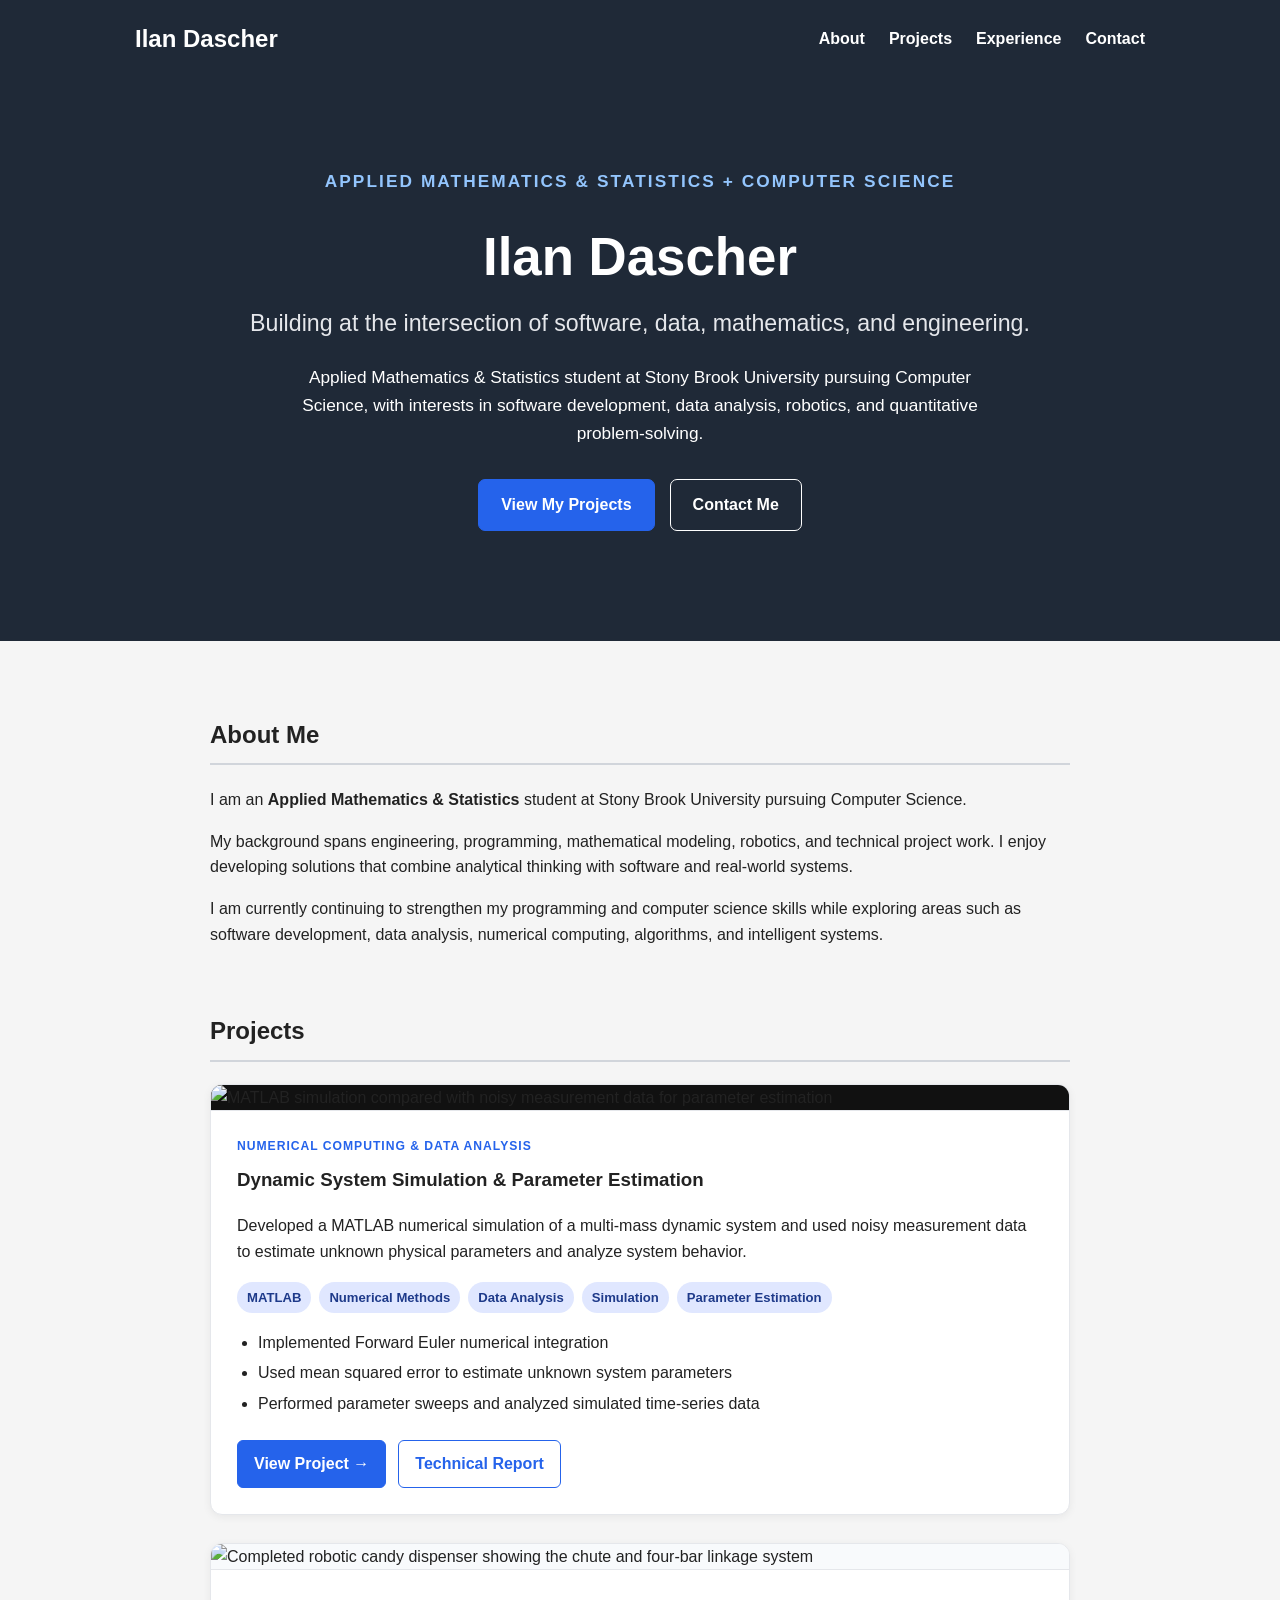
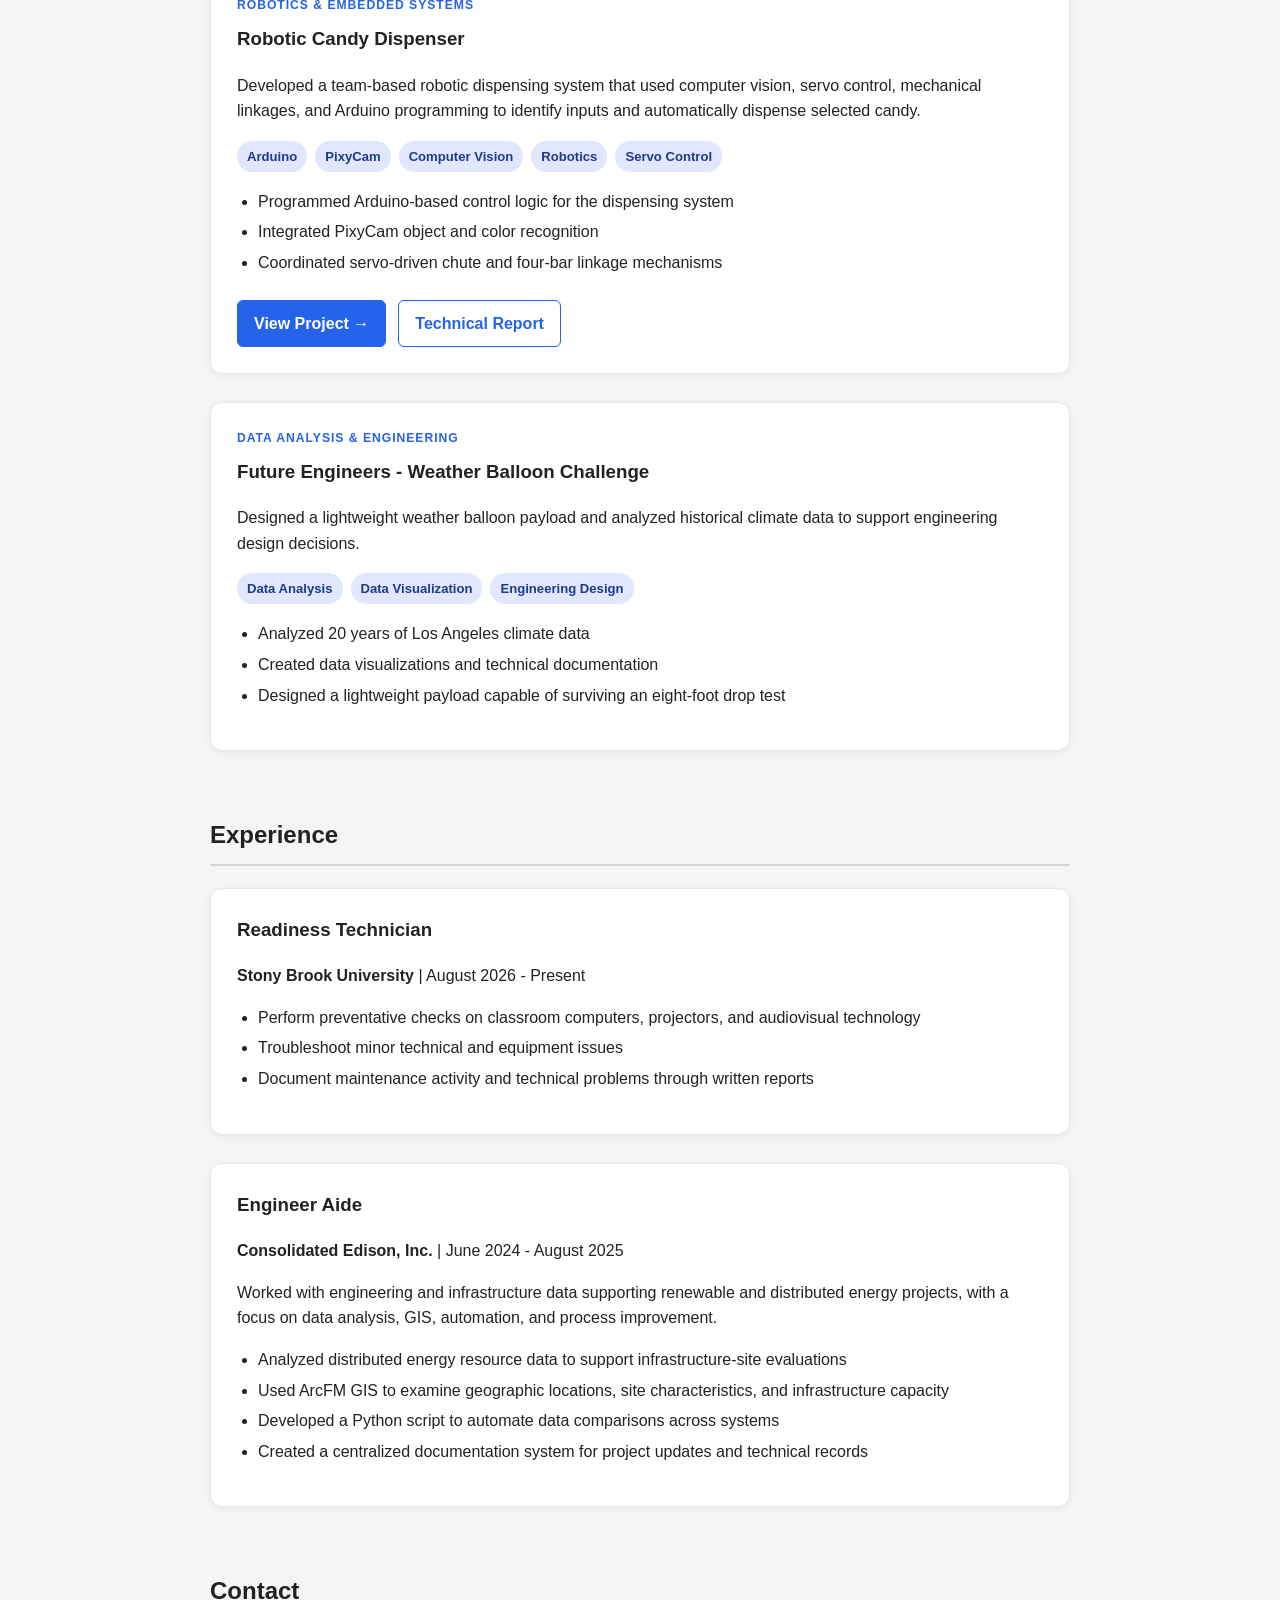
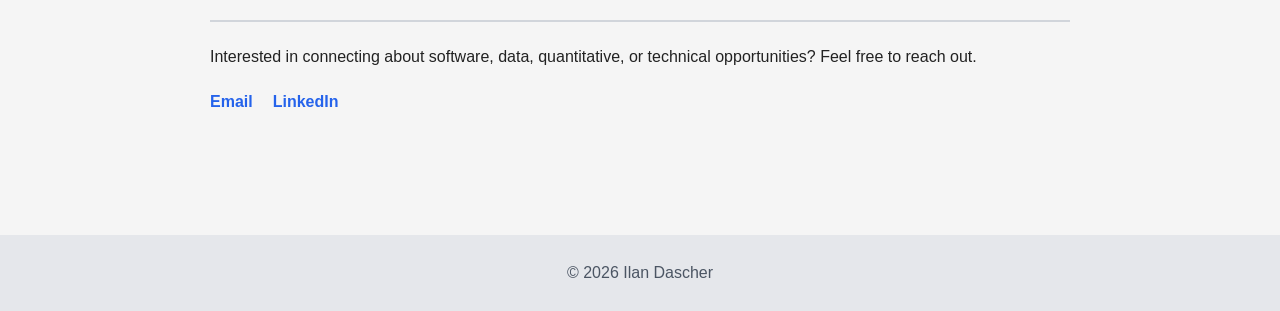
==== index.html @ 125af2b6 "Add files via upload" ====
<!DOCTYPE html>

<html lang="en">

<head>
    <meta charset="UTF-8">
    <meta name="viewport" content="width=device-width, initial-scale=1.0">
    <title>Ilan Dascher | Portfolio</title>
    <link rel="stylesheet" href="style.css">
</head>

<body>

    <header>

        <nav>
            <h2>Ilan Dascher</h2>

            <div class="nav-links">
                <a href="#about">About</a>
                <a href="#projects">Projects</a>
                <a href="#experience">Experience</a>
                <a href="#contact">Contact</a>
            </div>
        </nav>

        <div class="hero">

            <p class="hero-label">
                Applied Mathematics & Statistics + Computer Science
            </p>

            <h1>Ilan Dascher</h1>

            <h2>
                Building at the intersection of software,
                data, mathematics, and engineering.
            </h2>

            <p>
                Applied Mathematics & Statistics student at Stony Brook University
                pursuing Computer Science, with interests in software development,
                data analysis, robotics, and quantitative problem-solving.
            </p>

            <div class="hero-buttons">

                <a href="#projects" class="button">
                    View My Projects
                </a>

                <a
                    href="mailto:ilan.dascher@stonybrook.edu"
                    class="button button-secondary"
                >
                    Contact Me
                </a>

            </div>

        </div>

    </header>


    <main>

        <section id="about">

            <h2>About Me</h2>

            <p>
                I am an <strong>Applied Mathematics & Statistics</strong> student
                at Stony Brook University pursuing Computer Science.
            </p>

            <p>
                My background spans engineering, programming, mathematical modeling,
                robotics, and technical project work. I enjoy developing solutions
                that combine analytical thinking with software and real-world systems.
            </p>

            <p>
                I am currently continuing to strengthen my programming and computer
                science skills while exploring areas such as software development,
                data analysis, numerical computing, algorithms, and intelligent systems.
            </p>

        </section>


        <section id="projects">

            <h2>Projects</h2>


            <!-- MATLAB PROJECT -->

            <article class="project-card">

                <img
                    src="images/matlab-parameter-estimation.jpg"
                    alt="MATLAB simulation compared with noisy measurement data for parameter estimation"
                    class="project-image project-plot"
                >

                <div class="project-card-content">

                    <p class="project-type">
                        Numerical Computing & Data Analysis
                    </p>

                    <h3>
                        Dynamic System Simulation & Parameter Estimation
                    </h3>

                    <p>
                        Developed a MATLAB numerical simulation of a multi-mass
                        dynamic system and used noisy measurement data to estimate
                        unknown physical parameters and analyze system behavior.
                    </p>

                    <div class="tech-tags">
                        <span>MATLAB</span>
                        <span>Numerical Methods</span>
                        <span>Data Analysis</span>
                        <span>Simulation</span>
                        <span>Parameter Estimation</span>
                    </div>

                    <ul>
                        <li>
                            Implemented Forward Euler numerical integration
                        </li>

                        <li>
                            Used mean squared error to estimate unknown system parameters
                        </li>

                        <li>
                            Performed parameter sweeps and analyzed simulated time-series data
                        </li>
                    </ul>

                    <div class="project-links">

                        <a
                            href="projects/matlab-simulation.html"
                            class="project-button"
                        >
                            View Project →
                        </a>

                        <a
                            href="reports/matlab-dynamic-system-report.pdf"
                            target="_blank"
                            rel="noopener noreferrer"
                            class="project-button project-button-secondary"
                        >
                            Technical Report
                        </a>

                    </div>

                </div>

            </article>


            <!-- CANDY DISPENSER -->

            <article class="project-card">

                <img
                    src="images/candy-dispenser-main.jpg"
                    alt="Completed robotic candy dispenser showing the chute and four-bar linkage system"
                    class="project-image project-photo"
                >

                <div class="project-card-content">

                    <p class="project-type">
                        Robotics & Embedded Systems
                    </p>

                    <h3>
                        Robotic Candy Dispenser
                    </h3>

                    <p>
                        Developed a team-based robotic dispensing system that used
                        computer vision, servo control, mechanical linkages, and
                        Arduino programming to identify inputs and automatically
                        dispense selected candy.
                    </p>

                    <div class="tech-tags">
                        <span>Arduino</span>
                        <span>PixyCam</span>
                        <span>Computer Vision</span>
                        <span>Robotics</span>
                        <span>Servo Control</span>
                    </div>

                    <ul>
                        <li>
                            Programmed Arduino-based control logic for the dispensing system
                        </li>

                        <li>
                            Integrated PixyCam object and color recognition
                        </li>

                        <li>
                            Coordinated servo-driven chute and four-bar linkage mechanisms
                        </li>
                    </ul>

                    <div class="project-links">

                        <a
                            href="projects/candy-dispenser.html"
                            class="project-button"
                        >
                            View Project →
                        </a>

                        <a
                            href="reports/candy-dispenser-report.pdf"
                            target="_blank"
                            rel="noopener noreferrer"
                            class="project-button project-button-secondary"
                        >
                            Technical Report
                        </a>

                    </div>

                </div>

            </article>


            <!-- WEATHER BALLOON -->

            <article class="project-card">

                <div class="project-card-content">

                    <p class="project-type">
                        Data Analysis & Engineering
                    </p>

                    <h3>
                        Future Engineers - Weather Balloon Challenge
                    </h3>

                    <p>
                        Designed a lightweight weather balloon payload and analyzed
                        historical climate data to support engineering design decisions.
                    </p>

                    <div class="tech-tags">
                        <span>Data Analysis</span>
                        <span>Data Visualization</span>
                        <span>Engineering Design</span>
                    </div>

                    <ul>
                        <li>
                            Analyzed 20 years of Los Angeles climate data
                        </li>

                        <li>
                            Created data visualizations and technical documentation
                        </li>

                        <li>
                            Designed a lightweight payload capable of surviving
                            an eight-foot drop test
                        </li>
                    </ul>

                </div>

            </article>

        </section>


        <section id="experience">

            <h2>Experience</h2>

            <article>

                <h3>Readiness Technician</h3>

                <p>
                    <strong>Stony Brook University</strong>
                    | August 2026 - Present
                </p>

                <ul>
                    <li>
                        Perform preventative checks on classroom computers,
                        projectors, and audiovisual technology
                    </li>

                    <li>
                        Troubleshoot minor technical and equipment issues
                    </li>

                    <li>
                        Document maintenance activity and technical problems
                        through written reports
                    </li>
                </ul>

            </article>


            <article>

                <h3>Engineer Aide</h3>

                <p>
                    <strong>Consolidated Edison, Inc.</strong>
                    | June 2024 - August 2025
                </p>

                <p>
                    Worked with engineering and infrastructure data supporting
                    renewable and distributed energy projects, with a focus on
                    data analysis, GIS, automation, and process improvement.
                </p>

                <ul>

                    <li>
                        Analyzed distributed energy resource data to support
                        infrastructure-site evaluations
                    </li>

                    <li>
                        Used ArcFM GIS to examine geographic locations,
                        site characteristics, and infrastructure capacity
                    </li>

                    <li>
                        Developed a Python script to automate data comparisons
                        across systems
                    </li>

                    <li>
                        Created a centralized documentation system for project
                        updates and technical records
                    </li>

                </ul>

            </article>

        </section>


        <section id="contact">

            <h2>Contact</h2>

            <p>
                Interested in connecting about software, data, quantitative,
                or technical opportunities? Feel free to reach out.
            </p>

            <div class="contact-links">

                <a href="mailto:ilan.dascher@stonybrook.edu">
                    Email
                </a>

                <a
                    href="https://www.linkedin.com/in/ilan-dascher-517844379"
                    target="_blank"
                    rel="noopener noreferrer"
                >
                    LinkedIn
                </a>

            </div>

        </section>

    </main>


    <footer>
        © 2026 Ilan Dascher
    </footer>

</body>

</html>
---- style.css ----
/* ========================================
   GLOBAL
======================================== */

* {
    box-sizing: border-box;
}

html {
    scroll-behavior: smooth;
}

body {
    font-family: Arial, Helvetica, sans-serif;

    background-color: #f5f5f5;

    color: #222222;

    margin: 0;

    line-height: 1.6;
}

img {
    max-width: 100%;
}


/* ========================================
   HEADER
======================================== */

header {
    background-color: #1f2937;

    color: white;
}


/* ========================================
   NAVIGATION
======================================== */

nav {
    max-width: 1050px;

    margin: 0 auto;

    padding: 20px;

    display: flex;

    justify-content: space-between;

    align-items: center;
}

nav h2 {
    margin: 0;
}

nav a {
    color: white;

    text-decoration: none;

    font-weight: bold;
}

nav a:hover {
    color: #93c5fd;
}

.nav-name {
    color: white;
}

.nav-links {
    display: flex;

    gap: 24px;
}


/* ========================================
   HOMEPAGE HERO
======================================== */

.hero {
    max-width: 900px;

    margin: 0 auto;

    padding:
        90px
        20px
        110px;

    text-align: center;
}

.hero-label {
    color: #93c5fd;

    text-transform: uppercase;

    letter-spacing: 0.12em;

    font-size: 0.8rem;

    font-weight: bold;

    margin-bottom: 12px;
}

.hero h1 {
    font-size: 3.3rem;

    line-height: 1.1;

    margin:
        0
        0
        15px;
}

.hero h2 {
    font-size: 1.45rem;

    font-weight: normal;

    margin-bottom: 22px;

    color: #e5e7eb;
}

.hero p {
    max-width: 700px;

    margin:
        0
        auto
        32px;

    font-size: 1.08rem;
}

.hero-buttons {
    display: flex;

    justify-content: center;

    gap: 15px;

    flex-wrap: wrap;
}


/* ========================================
   BUTTONS
======================================== */

.button {
    display: inline-block;

    background-color: #2563eb;

    color: white;

    text-decoration: none;

    padding:
        12px
        22px;

    border-radius: 7px;

    font-weight: bold;

    border:
        1px solid #2563eb;

    transition:
        background-color 0.2s ease,
        color 0.2s ease,
        transform 0.2s ease;
}

.button:hover {
    background-color: #1d4ed8;

    color: white;

    transform: translateY(-2px);
}

.button-secondary {
    background-color: transparent;

    border:
        1px solid white;
}

.button-secondary:hover {
    background-color: white;

    color: #1f2937;
}


/* ========================================
   MAIN CONTENT
======================================== */

main {
    max-width: 900px;

    margin: 0 auto;

    padding:
        55px
        20px;
}

section {
    margin-bottom: 65px;
}

section h2 {
    margin-bottom: 22px;

    padding-bottom: 9px;

    border-bottom:
        2px solid #d1d5db;
}


/* ========================================
   GENERAL CARDS
======================================== */

article {
    background-color: white;

    padding: 26px;

    margin-bottom: 28px;

    border:
        1px solid #e5e7eb;

    border-radius: 12px;

    box-shadow:
        0 2px 8px rgba(0, 0, 0, 0.06);
}

article h3 {
    margin-top: 0;
}


/* ========================================
   PROJECT CARDS
======================================== */

.project-card {
    padding: 0;

    overflow: hidden;

    transition:
        transform 0.2s ease,
        box-shadow 0.2s ease;
}

.project-card:hover {
    transform: translateY(-4px);

    box-shadow:
        0 10px 24px rgba(0, 0, 0, 0.10);
}

.project-card-content {
    padding: 26px;
}

.project-type {
    color: #2563eb;

    text-transform: uppercase;

    letter-spacing: 0.08em;

    font-size: 0.76rem;

    font-weight: bold;

    margin:
        0
        0
        8px;
}


/* ========================================
   PROJECT IMAGES
======================================== */

.project-image {
    width: 100%;

    display: block;

    border-bottom:
        1px solid #e5e7eb;
}

.project-photo {
    max-height: 470px;

    object-fit: contain;

    background-color: #f8fafc;
}

.project-plot {
    height: auto;

    object-fit: contain;

    background-color: #111111;
}


/* ========================================
   TECHNOLOGY TAGS
======================================== */

.tech-tags {
    display: flex;

    flex-wrap: wrap;

    gap: 8px;

    margin:
        17px
        0;
}

.tech-tags span {
    background-color: #e0e7ff;

    color: #1e3a8a;

    padding:
        5px
        10px;

    border-radius: 20px;

    font-size: 0.82rem;

    font-weight: bold;
}


/* ========================================
   HOMEPAGE PROJECT LINKS
======================================== */

.project-links {
    display: flex;

    flex-wrap: wrap;

    gap: 12px;

    margin-top: 24px;
}

.project-button {
    display: inline-block;

    background-color: #2563eb;

    color: white !important;

    text-decoration: none;

    padding:
        10px
        16px;

    border-radius: 6px;

    font-weight: bold;

    border:
        1px solid #2563eb;

    transition:
        transform 0.2s ease,
        background-color 0.2s ease;
}

.project-button:hover {
    background-color: #1d4ed8;

    transform: translateY(-2px);
}

.project-button-secondary {
    background-color: white;

    color: #2563eb !important;
}

.project-button-secondary:hover {
    background-color: #eff6ff;
}


/* ========================================
   LISTS
======================================== */

ul {
    padding-left: 21px;
}

li {
    margin-bottom: 5px;
}


/* ========================================
   CONTACT
======================================== */

.contact-links {
    display: flex;

    gap: 20px;

    flex-wrap: wrap;

    margin-top: 20px;
}

.contact-links a {
    font-weight: bold;

    text-decoration: none;
}


/* ========================================
   GENERAL LINKS
======================================== */

main a {
    color: #2563eb;
}

main a:hover {
    color: #1d4ed8;
}


/* ========================================
   PROJECT DETAIL HERO
======================================== */

.project-hero {
    max-width: 900px;

    margin: 0 auto;

    padding:
        70px
        20px
        90px;
}

.project-label {
    color: #93c5fd;

    font-size: 0.82rem;

    font-weight: bold;

    letter-spacing: 0.12em;

    text-transform: uppercase;

    margin: 0;
}

.project-hero h1 {
    font-size: 2.9rem;

    line-height: 1.2;

    margin:
        10px
        0
        20px;
}

.project-summary {
    max-width: 750px;

    font-size: 1.15rem;

    color: #e5e7eb;
}

.project-page-tags {
    margin-top: 25px;
}

.project-hero-links {
    display: flex;

    flex-wrap: wrap;

    gap: 12px;

    margin-top: 30px;
}


/* ========================================
   DETAIL PAGE
======================================== */

.project-page {
    max-width: 900px;
}

.project-page section {
    scroll-margin-top: 30px;
}


/* ========================================
   DETAIL IMAGES
======================================== */

.detail-image {
    width: 100%;

    height: auto;

    display: block;

    margin:
        25px
        0;

    border:
        1px solid #e5e7eb;

    border-radius: 10px;

    background-color: white;
}

.project-photo-detail {
    max-height: 600px;

    object-fit: contain;
}


/* ========================================
   IMAGE GRID
======================================== */

.detail-grid {
    display: grid;

    grid-template-columns:
        repeat(2, 1fr);

    gap: 20px;

    margin:
        25px
        0;
}

.detail-grid figure {
    margin: 0;

    background-color: white;

    border-radius: 10px;

    overflow: hidden;

    border:
        1px solid #e5e7eb;
}

.detail-grid img {
    width: 100%;

    height: auto;

    display: block;

    object-fit: contain;
}

.detail-grid figcaption {
    padding:
        10px
        12px
        12px;

    color: #6b7280;

    font-size: 0.9rem;

    line-height: 1.4;
}


/* ========================================
   RESULT BOX
======================================== */

.result-box {
    background-color: #eff6ff;

    border-left:
        4px solid #2563eb;

    padding:
        16px
        20px;

    margin:
        24px
        0;

    border-radius: 6px;
}

.result-label {
    margin: 0;

    color: #475569;

    font-size: 0.85rem;

    font-weight: bold;

    text-transform: uppercase;

    letter-spacing: 0.06em;
}

.result-value {
    margin:
        4px
        0
        0;

    font-size: 1.6rem;

    font-weight: bold;

    color: #1e3a8a;
}


/* ========================================
   DETAIL LISTS
======================================== */

.project-detail-list {
    background-color: white;

    padding:
        24px
        25px
        24px
        45px;

    border:
        1px solid #e5e7eb;

    border-radius: 10px;

    box-shadow:
        0 2px 8px rgba(0, 0, 0, 0.04);
}

.project-detail-list li {
    margin-bottom: 9px;
}


/* ========================================
   VIDEO
======================================== */

.video-wrapper {
    position: relative;

    width: 100%;

    padding-bottom: 56.25%;

    height: 0;

    overflow: hidden;

    border-radius: 12px;

    background-color: black;

    box-shadow:
        0 4px 14px rgba(0, 0, 0, 0.10);
}

.video-wrapper iframe {
    position: absolute;

    top: 0;

    left: 0;

    width: 100%;

    height: 100%;

    border: 0;
}


/* ========================================
   PROJECT RESOURCES
======================================== */

.project-resource-section {
    background-color: white;

    padding: 26px;

    border:
        1px solid #e5e7eb;

    border-radius: 12px;

    box-shadow:
        0 2px 8px rgba(0, 0, 0, 0.05);
}

.resource-links {
    display: flex;

    flex-wrap: wrap;

    gap: 12px;

    margin-top: 20px;
}

.project-button-secondary-light {
    background-color: white;

    color: #2563eb !important;
}

.project-button-secondary-light:hover {
    background-color: #eff6ff;
}


/* ========================================
   BACK LINK
======================================== */

.back-link {
    margin:
        40px
        0
        20px;
}

.back-link a {
    font-weight: bold;

    text-decoration: none;
}

.back-link a:hover {
    text-decoration: underline;
}


/* ========================================
   FOOTER
======================================== */

footer {
    text-align: center;

    padding: 25px;

    background-color: #e5e7eb;

    color: #4b5563;
}


/* ========================================
   RESPONSIVE DESIGN
======================================== */

@media (max-width: 700px) {

    nav {
        flex-direction: column;

        gap: 15px;
    }

    .nav-links {
        flex-wrap: wrap;

        justify-content: center;
    }

    .hero {
        padding:
            65px
            20px
            80px;
    }

    .hero h1 {
        font-size: 2.4rem;
    }

    .hero h2 {
        font-size: 1.2rem;
    }

    .hero-buttons {
        flex-direction: column;

        align-items: center;
    }

    .project-hero {
        padding:
            50px
            20px
            70px;
    }

    .project-hero h1 {
        font-size: 2.15rem;
    }

    .project-hero-links {
        flex-direction: column;

        align-items: flex-start;
    }

    .detail-grid {
        grid-template-columns: 1fr;
    }

    .project-photo {
        max-height: none;
    }

    .contact-links {
        flex-direction: column;

        gap: 8px;
    }

}
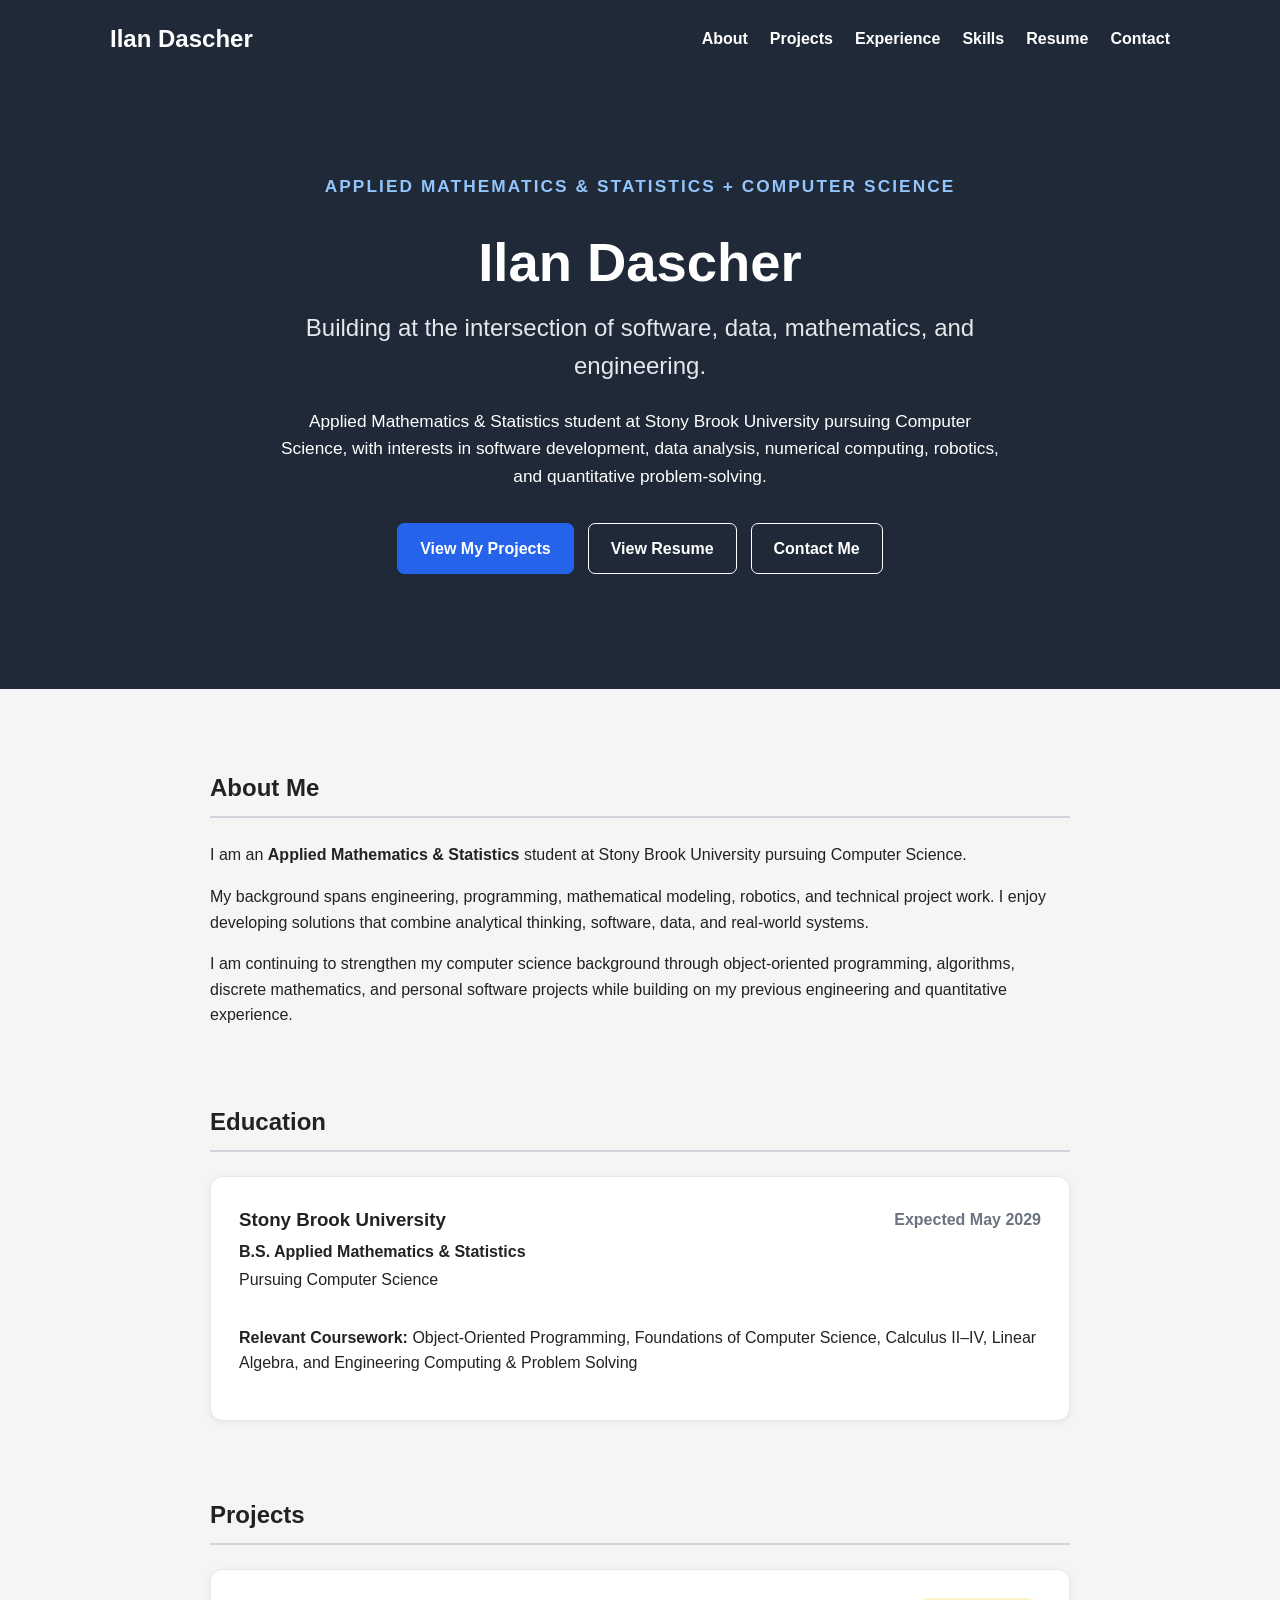
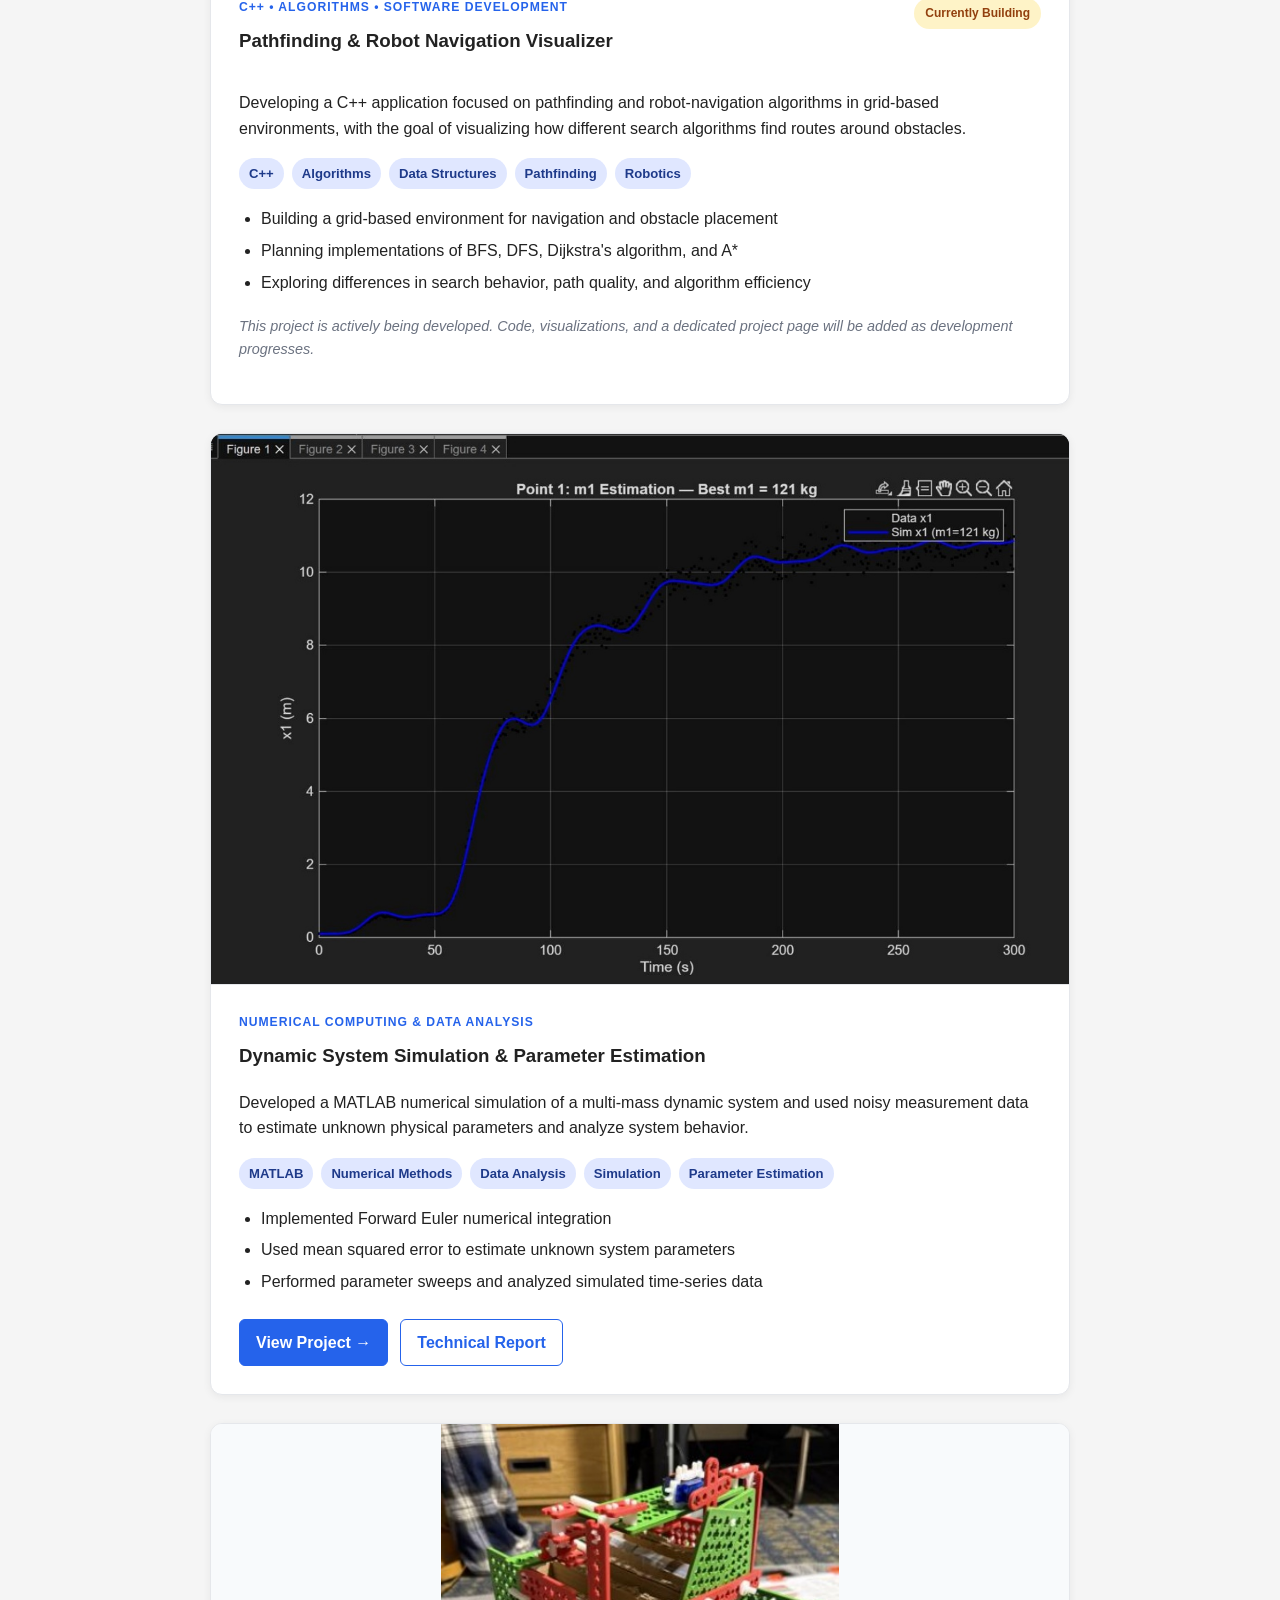
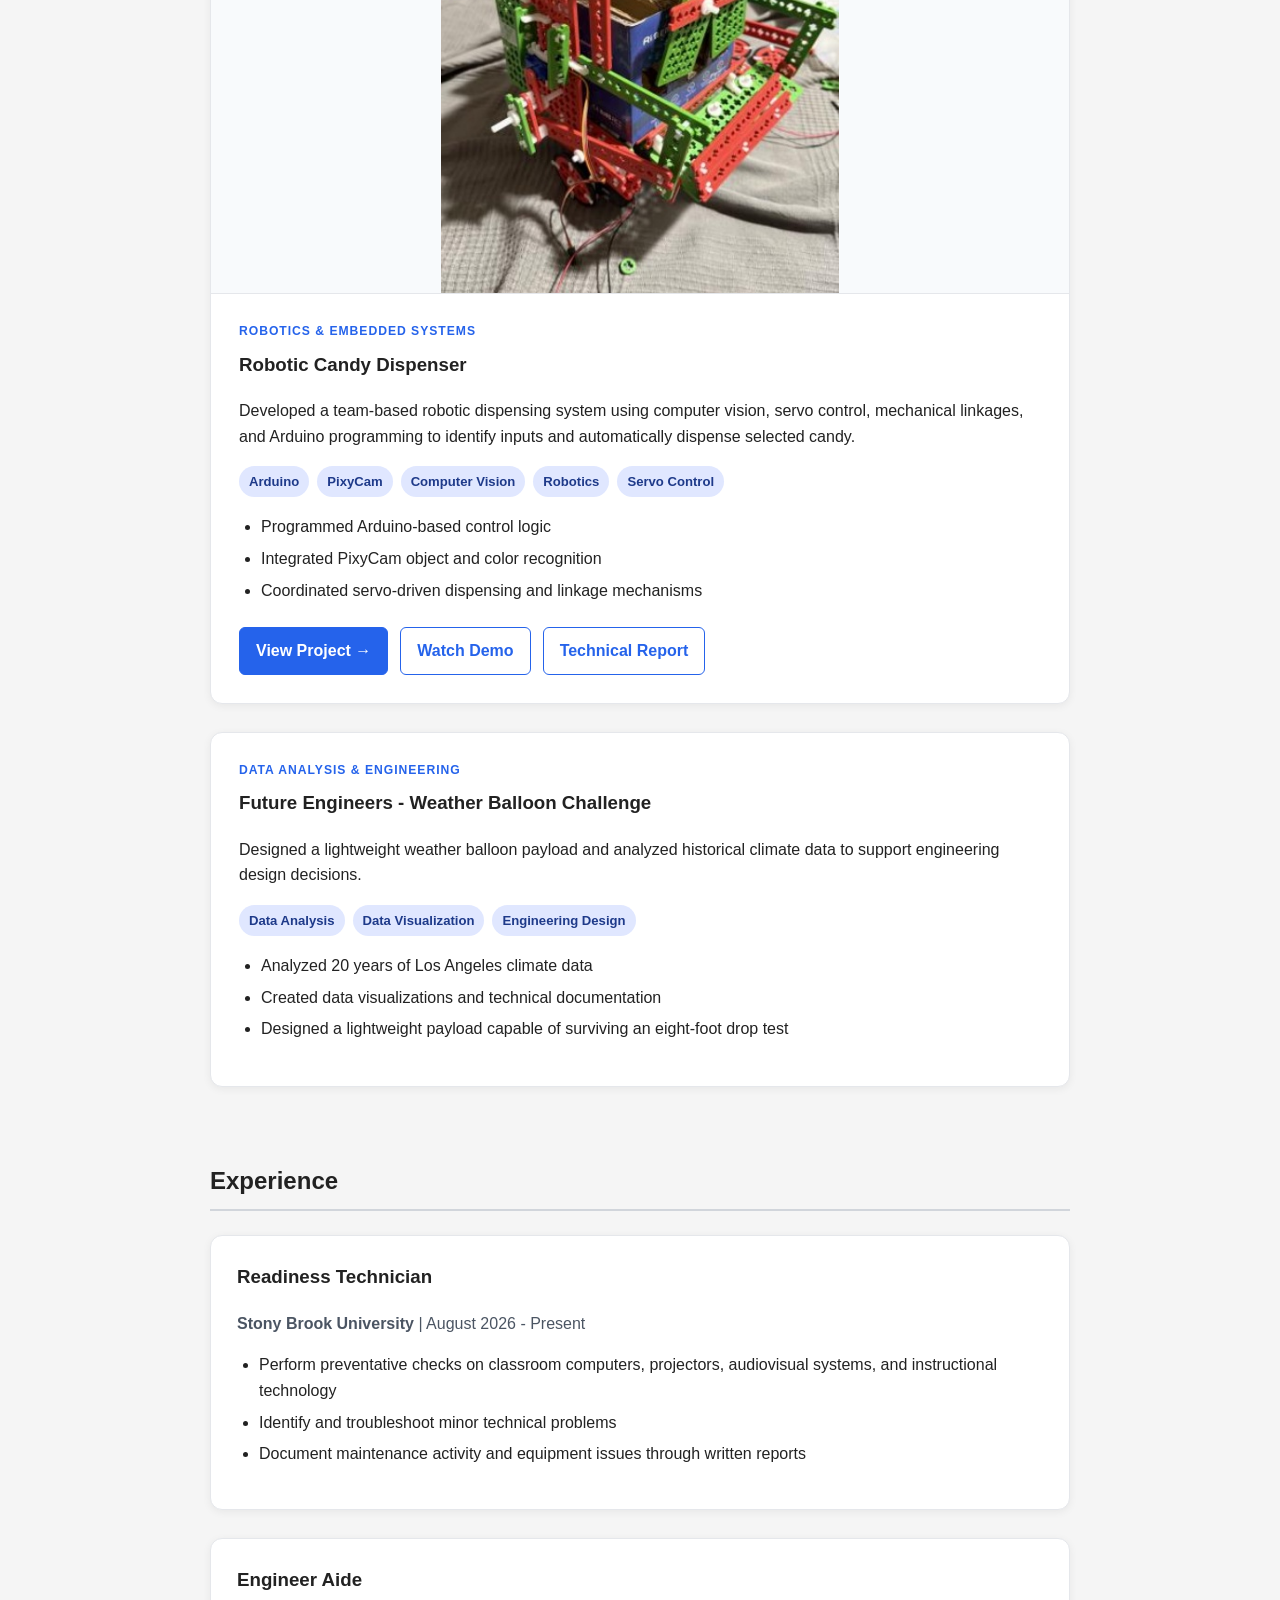
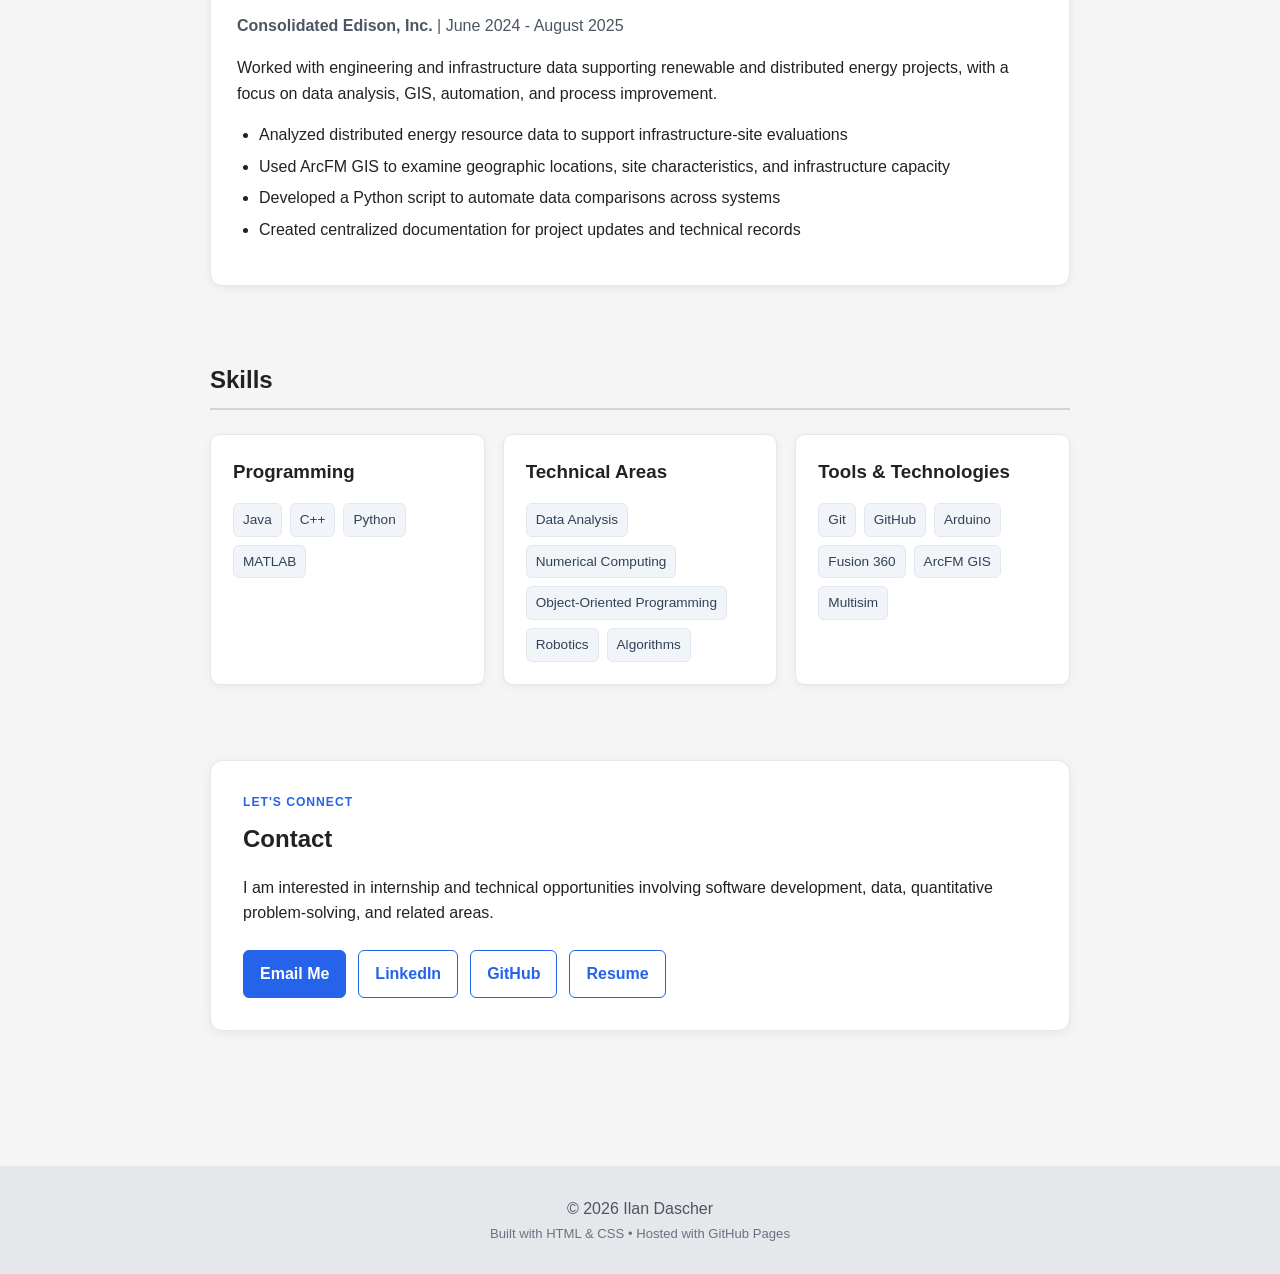
==== commit c5e88c37: "Add files via upload" ====
--- a/index.html
+++ b/index.html
@@ -4,25 +4,78 @@
 
 <head>
     <meta charset="UTF-8">
-    <meta name="viewport" content="width=device-width, initial-scale=1.0">
+
+    <meta
+        name="viewport"
+        content="width=device-width, initial-scale=1.0"
+    >
+
+    <meta
+        name="description"
+        content="Portfolio of Ilan Dascher, an Applied Mathematics & Statistics student at Stony Brook University pursuing Computer Science, with projects in software, data analysis, numerical computing, and robotics."
+    >
+
     <title>Ilan Dascher | Portfolio</title>
+
     <link rel="stylesheet" href="style.css">
 </head>
 
+
 <body>
 
-    <header>
+    <!-- =========================
+         HEADER
+    ========================== -->
+
+    <header id="top">
 
         <nav>
-            <h2>Ilan Dascher</h2>
+
+            <h2>
+                <a href="#top" class="nav-name">
+                    Ilan Dascher
+                </a>
+            </h2>
+
 
             <div class="nav-links">
-                <a href="#about">About</a>
-                <a href="#projects">Projects</a>
-                <a href="#experience">Experience</a>
-                <a href="#contact">Contact</a>
+
+                <a href="#about">
+                    About
+                </a>
+
+                <a href="#projects">
+                    Projects
+                </a>
+
+                <a href="#experience">
+                    Experience
+                </a>
+
+                <a href="#skills">
+                    Skills
+                </a>
+
+                <a
+                    href="resume/Ilan-Dascher-Resume.pdf"
+                    target="_blank"
+                    rel="noopener noreferrer"
+                >
+                    Resume
+                </a>
+
+                <a href="#contact">
+                    Contact
+                </a>
+
             </div>
+
         </nav>
+
+
+        <!-- =========================
+             HERO
+        ========================== -->
 
         <div class="hero">
 
@@ -30,24 +83,45 @@
                 Applied Mathematics & Statistics + Computer Science
             </p>
 
-            <h1>Ilan Dascher</h1>
+
+            <h1>
+                Ilan Dascher
+            </h1>
+
 
             <h2>
                 Building at the intersection of software,
                 data, mathematics, and engineering.
             </h2>
 
+
             <p>
-                Applied Mathematics & Statistics student at Stony Brook University
-                pursuing Computer Science, with interests in software development,
-                data analysis, robotics, and quantitative problem-solving.
+                Applied Mathematics & Statistics student at Stony Brook
+                University pursuing Computer Science, with interests in
+                software development, data analysis, numerical computing,
+                robotics, and quantitative problem-solving.
             </p>
 
+
             <div class="hero-buttons">
 
-                <a href="#projects" class="button">
+                <a
+                    href="#projects"
+                    class="button"
+                >
                     View My Projects
                 </a>
+
+
+                <a
+                    href="resume/Ilan-Dascher-Resume.pdf"
+                    target="_blank"
+                    rel="noopener noreferrer"
+                    class="button button-secondary"
+                >
+                    View Resume
+                </a>
+
 
                 <a
                     href="mailto:ilan.dascher@stonybrook.edu"
@@ -63,38 +137,194 @@
     </header>
 
 
+
     <main>
 
+        <!-- =========================
+             ABOUT
+        ========================== -->
+
         <section id="about">
 
-            <h2>About Me</h2>
+            <h2>
+                About Me
+            </h2>
+
 
             <p>
-                I am an <strong>Applied Mathematics & Statistics</strong> student
-                at Stony Brook University pursuing Computer Science.
+                I am an <strong>Applied Mathematics & Statistics</strong>
+                student at Stony Brook University pursuing Computer Science.
             </p>
 
+
             <p>
-                My background spans engineering, programming, mathematical modeling,
-                robotics, and technical project work. I enjoy developing solutions
-                that combine analytical thinking with software and real-world systems.
+                My background spans engineering, programming, mathematical
+                modeling, robotics, and technical project work. I enjoy
+                developing solutions that combine analytical thinking,
+                software, data, and real-world systems.
             </p>
 
+
             <p>
-                I am currently continuing to strengthen my programming and computer
-                science skills while exploring areas such as software development,
-                data analysis, numerical computing, algorithms, and intelligent systems.
+                I am continuing to strengthen my computer science background
+                through object-oriented programming, algorithms, discrete
+                mathematics, and personal software projects while building
+                on my previous engineering and quantitative experience.
             </p>
 
         </section>
 
 
+
+        <!-- =========================
+             EDUCATION
+        ========================== -->
+
+        <section id="education">
+
+            <h2>
+                Education
+            </h2>
+
+
+            <article class="education-card">
+
+                <div class="education-heading">
+
+                    <div>
+
+                        <h3>
+                            Stony Brook University
+                        </h3>
+
+                        <p class="education-degree">
+                            B.S. Applied Mathematics & Statistics
+                        </p>
+
+                        <p>
+                            Pursuing Computer Science
+                        </p>
+
+                    </div>
+
+
+                    <p class="education-date">
+                        Expected May 2029
+                    </p>
+
+                </div>
+
+
+                <p>
+                    <strong>Relevant Coursework:</strong>
+                    Object-Oriented Programming, Foundations of Computer
+                    Science, Calculus II–IV, Linear Algebra, and
+                    Engineering Computing & Problem Solving
+                </p>
+
+            </article>
+
+        </section>
+
+
+
+        <!-- =========================
+             PROJECTS
+        ========================== -->
+
         <section id="projects">
 
-            <h2>Projects</h2>
-
-
-            <!-- MATLAB PROJECT -->
+            <h2>
+                Projects
+            </h2>
+
+
+            <!-- =====================
+                 C++ PROJECT
+            ====================== -->
+
+            <article class="project-card">
+
+                <div class="project-card-content">
+
+                    <div class="project-heading-row">
+
+                        <div>
+
+                            <p class="project-type">
+                                C++ • Algorithms • Software Development
+                            </p>
+
+
+                            <h3>
+                                Pathfinding & Robot Navigation Visualizer
+                            </h3>
+
+                        </div>
+
+
+                        <span class="status-badge">
+                            Currently Building
+                        </span>
+
+                    </div>
+
+
+                    <p>
+                        Developing a C++ application focused on pathfinding
+                        and robot-navigation algorithms in grid-based
+                        environments, with the goal of visualizing how
+                        different search algorithms find routes around
+                        obstacles.
+                    </p>
+
+
+                    <div class="tech-tags">
+
+                        <span>C++</span>
+                        <span>Algorithms</span>
+                        <span>Data Structures</span>
+                        <span>Pathfinding</span>
+                        <span>Robotics</span>
+
+                    </div>
+
+
+                    <ul>
+
+                        <li>
+                            Building a grid-based environment for navigation
+                            and obstacle placement
+                        </li>
+
+                        <li>
+                            Planning implementations of BFS, DFS,
+                            Dijkstra's algorithm, and A*
+                        </li>
+
+                        <li>
+                            Exploring differences in search behavior,
+                            path quality, and algorithm efficiency
+                        </li>
+
+                    </ul>
+
+
+                    <p class="project-progress-note">
+                        This project is actively being developed. Code,
+                        visualizations, and a dedicated project page will
+                        be added as development progresses.
+                    </p>
+
+                </div>
+
+            </article>
+
+
+
+            <!-- =====================
+                 MATLAB PROJECT
+            ====================== -->
 
             <article class="project-card">
 
@@ -102,7 +332,9 @@
                     src="images/matlab-parameter-estimation.jpg"
                     alt="MATLAB simulation compared with noisy measurement data for parameter estimation"
                     class="project-image project-plot"
+                    loading="lazy"
                 >
+
 
                 <div class="project-card-content">
 
@@ -110,37 +342,49 @@
                         Numerical Computing & Data Analysis
                     </p>
 
+
                     <h3>
                         Dynamic System Simulation & Parameter Estimation
                     </h3>
 
+
                     <p>
-                        Developed a MATLAB numerical simulation of a multi-mass
-                        dynamic system and used noisy measurement data to estimate
-                        unknown physical parameters and analyze system behavior.
+                        Developed a MATLAB numerical simulation of a
+                        multi-mass dynamic system and used noisy measurement
+                        data to estimate unknown physical parameters and
+                        analyze system behavior.
                     </p>
 
+
                     <div class="tech-tags">
+
                         <span>MATLAB</span>
                         <span>Numerical Methods</span>
                         <span>Data Analysis</span>
                         <span>Simulation</span>
                         <span>Parameter Estimation</span>
-                    </div>
+
+                    </div>
+
 
                     <ul>
+
                         <li>
                             Implemented Forward Euler numerical integration
                         </li>
 
                         <li>
-                            Used mean squared error to estimate unknown system parameters
-                        </li>
-
-                        <li>
-                            Performed parameter sweeps and analyzed simulated time-series data
-                        </li>
+                            Used mean squared error to estimate unknown
+                            system parameters
+                        </li>
+
+                        <li>
+                            Performed parameter sweeps and analyzed
+                            simulated time-series data
+                        </li>
+
                     </ul>
+
 
                     <div class="project-links">
 
@@ -150,6 +394,7 @@
                         >
                             View Project →
                         </a>
+
 
                         <a
                             href="reports/matlab-dynamic-system-report.pdf"
@@ -167,15 +412,20 @@
             </article>
 
 
-            <!-- CANDY DISPENSER -->
+
+            <!-- =====================
+                 CANDY DISPENSER
+            ====================== -->
 
             <article class="project-card">
 
                 <img
                     src="images/candy-dispenser-main.jpg"
-                    alt="Completed robotic candy dispenser showing the chute and four-bar linkage system"
+                    alt="Completed robotic candy dispenser"
                     class="project-image project-photo"
+                    loading="lazy"
                 >
+
 
                 <div class="project-card-content">
 
@@ -183,28 +433,35 @@
                         Robotics & Embedded Systems
                     </p>
 
+
                     <h3>
                         Robotic Candy Dispenser
                     </h3>
 
+
                     <p>
-                        Developed a team-based robotic dispensing system that used
-                        computer vision, servo control, mechanical linkages, and
-                        Arduino programming to identify inputs and automatically
-                        dispense selected candy.
+                        Developed a team-based robotic dispensing system
+                        using computer vision, servo control, mechanical
+                        linkages, and Arduino programming to identify inputs
+                        and automatically dispense selected candy.
                     </p>
 
+
                     <div class="tech-tags">
+
                         <span>Arduino</span>
                         <span>PixyCam</span>
                         <span>Computer Vision</span>
                         <span>Robotics</span>
                         <span>Servo Control</span>
-                    </div>
+
+                    </div>
+
 
                     <ul>
-                        <li>
-                            Programmed Arduino-based control logic for the dispensing system
+
+                        <li>
+                            Programmed Arduino-based control logic
                         </li>
 
                         <li>
@@ -212,9 +469,12 @@
                         </li>
 
                         <li>
-                            Coordinated servo-driven chute and four-bar linkage mechanisms
-                        </li>
+                            Coordinated servo-driven dispensing and
+                            linkage mechanisms
+                        </li>
+
                     </ul>
+
 
                     <div class="project-links">
 
@@ -224,6 +484,17 @@
                         >
                             View Project →
                         </a>
+
+
+                        <a
+                            href="https://youtube.com/shorts/zyL90W8pS90?si=U88hbHphQnXdbIb9"
+                            target="_blank"
+                            rel="noopener noreferrer"
+                            class="project-button project-button-secondary"
+                        >
+                            Watch Demo
+                        </a>
+
 
                         <a
                             href="reports/candy-dispenser-report.pdf"
@@ -241,7 +512,10 @@
             </article>
 
 
-            <!-- WEATHER BALLOON -->
+
+            <!-- =====================
+                 WEATHER BALLOON
+            ====================== -->
 
             <article class="project-card">
 
@@ -251,34 +525,44 @@
                         Data Analysis & Engineering
                     </p>
 
+
                     <h3>
                         Future Engineers - Weather Balloon Challenge
                     </h3>
 
+
                     <p>
-                        Designed a lightweight weather balloon payload and analyzed
-                        historical climate data to support engineering design decisions.
+                        Designed a lightweight weather balloon payload
+                        and analyzed historical climate data to support
+                        engineering design decisions.
                     </p>
 
+
                     <div class="tech-tags">
+
                         <span>Data Analysis</span>
                         <span>Data Visualization</span>
                         <span>Engineering Design</span>
-                    </div>
+
+                    </div>
+
 
                     <ul>
+
                         <li>
                             Analyzed 20 years of Los Angeles climate data
                         </li>
 
                         <li>
-                            Created data visualizations and technical documentation
-                        </li>
-
-                        <li>
-                            Designed a lightweight payload capable of surviving
-                            an eight-foot drop test
-                        </li>
+                            Created data visualizations and technical
+                            documentation
+                        </li>
+
+                        <li>
+                            Designed a lightweight payload capable of
+                            surviving an eight-foot drop test
+                        </li>
+
                     </ul>
 
                 </div>
@@ -288,58 +572,80 @@
         </section>
 
 
+
+        <!-- =========================
+             EXPERIENCE
+        ========================== -->
+
         <section id="experience">
 
-            <h2>Experience</h2>
+            <h2>
+                Experience
+            </h2>
+
 
             <article>
 
-                <h3>Readiness Technician</h3>
-
-                <p>
+                <h3>
+                    Readiness Technician
+                </h3>
+
+
+                <p class="experience-meta">
                     <strong>Stony Brook University</strong>
                     | August 2026 - Present
                 </p>
 
+
                 <ul>
+
                     <li>
                         Perform preventative checks on classroom computers,
-                        projectors, and audiovisual technology
+                        projectors, audiovisual systems, and instructional
+                        technology
                     </li>
 
                     <li>
-                        Troubleshoot minor technical and equipment issues
+                        Identify and troubleshoot minor technical problems
                     </li>
 
                     <li>
-                        Document maintenance activity and technical problems
+                        Document maintenance activity and equipment issues
                         through written reports
                     </li>
+
                 </ul>
 
             </article>
 
 
+
             <article>
 
-                <h3>Engineer Aide</h3>
-
-                <p>
+                <h3>
+                    Engineer Aide
+                </h3>
+
+
+                <p class="experience-meta">
                     <strong>Consolidated Edison, Inc.</strong>
                     | June 2024 - August 2025
                 </p>
 
+
                 <p>
-                    Worked with engineering and infrastructure data supporting
-                    renewable and distributed energy projects, with a focus on
-                    data analysis, GIS, automation, and process improvement.
+                    Worked with engineering and infrastructure data
+                    supporting renewable and distributed energy projects,
+                    with a focus on data analysis, GIS, automation, and
+                    process improvement.
                 </p>
 
+
                 <ul>
 
                     <li>
-                        Analyzed distributed energy resource data to support
-                        infrastructure-site evaluations
+                        Analyzed distributed energy resource data to
+                        support infrastructure-site evaluations
                     </li>
 
                     <li>
@@ -348,12 +654,12 @@
                     </li>
 
                     <li>
-                        Developed a Python script to automate data comparisons
-                        across systems
+                        Developed a Python script to automate data
+                        comparisons across systems
                     </li>
 
                     <li>
-                        Created a centralized documentation system for project
+                        Created centralized documentation for project
                         updates and technical records
                     </li>
 
@@ -364,28 +670,154 @@
         </section>
 
 
+
+        <!-- =========================
+             SKILLS
+        ========================== -->
+
+        <section id="skills">
+
+            <h2>
+                Skills
+            </h2>
+
+
+            <div class="skills-grid">
+
+
+                <div class="skill-card">
+
+                    <h3>
+                        Programming
+                    </h3>
+
+
+                    <div class="skill-tags">
+
+                        <span>Java</span>
+                        <span>C++</span>
+                        <span>Python</span>
+                        <span>MATLAB</span>
+
+                    </div>
+
+                </div>
+
+
+
+                <div class="skill-card">
+
+                    <h3>
+                        Technical Areas
+                    </h3>
+
+
+                    <div class="skill-tags">
+
+                        <span>Data Analysis</span>
+                        <span>Numerical Computing</span>
+                        <span>Object-Oriented Programming</span>
+                        <span>Robotics</span>
+                        <span>Algorithms</span>
+
+                    </div>
+
+                </div>
+
+
+
+                <div class="skill-card">
+
+                    <h3>
+                        Tools & Technologies
+                    </h3>
+
+
+                    <div class="skill-tags">
+
+                        <span>Git</span>
+                        <span>GitHub</span>
+                        <span>Arduino</span>
+                        <span>Fusion 360</span>
+                        <span>ArcFM GIS</span>
+                        <span>Multisim</span>
+
+                    </div>
+
+                </div>
+
+
+            </div>
+
+        </section>
+
+
+
+        <!-- =========================
+             CONTACT
+        ========================== -->
+
         <section id="contact">
 
-            <h2>Contact</h2>
-
-            <p>
-                Interested in connecting about software, data, quantitative,
-                or technical opportunities? Feel free to reach out.
-            </p>
-
-            <div class="contact-links">
-
-                <a href="mailto:ilan.dascher@stonybrook.edu">
-                    Email
-                </a>
-
-                <a
-                    href="https://www.linkedin.com/in/ilan-dascher-517844379"
-                    target="_blank"
-                    rel="noopener noreferrer"
-                >
-                    LinkedIn
-                </a>
+            <div class="contact-card">
+
+                <p class="project-type">
+                    Let's Connect
+                </p>
+
+
+                <h2>
+                    Contact
+                </h2>
+
+
+                <p>
+                    I am interested in internship and technical opportunities
+                    involving software development, data, quantitative
+                    problem-solving, and related areas.
+                </p>
+
+
+                <div class="contact-buttons">
+
+                    <a
+                        href="mailto:ilan.dascher@stonybrook.edu"
+                        class="project-button"
+                    >
+                        Email Me
+                    </a>
+
+
+                    <a
+                        href="https://www.linkedin.com/in/ilan-dascher-517844379"
+                        target="_blank"
+                        rel="noopener noreferrer"
+                        class="project-button project-button-secondary"
+                    >
+                        LinkedIn
+                    </a>
+
+
+                    <a
+                        href="https://github.com/ilandascher"
+                        target="_blank"
+                        rel="noopener noreferrer"
+                        class="project-button project-button-secondary"
+                    >
+                        GitHub
+                    </a>
+
+
+                    <a
+                        href="resume/Ilan-Dascher-Resume.pdf"
+                        target="_blank"
+                        rel="noopener noreferrer"
+                        class="project-button project-button-secondary"
+                    >
+                        Resume
+                    </a>
+
+                </div>
 
             </div>
 
@@ -394,10 +826,24 @@
     </main>
 
 
+
+    <!-- =========================
+         FOOTER
+    ========================== -->
+
     <footer>
-        © 2026 Ilan Dascher
+
+        <p>
+            © 2026 Ilan Dascher
+        </p>
+
+        <p class="footer-subtext">
+            Built with HTML & CSS • Hosted with GitHub Pages
+        </p>
+
     </footer>
 
+
 </body>
 
 </html>
--- a/style.css
+++ b/style.css
@@ -6,10 +6,12 @@
     box-sizing: border-box;
 }
 
+
 html {
     scroll-behavior: smooth;
 }
 
+
 body {
     font-family: Arial, Helvetica, sans-serif;
 
@@ -22,6 +24,7 @@
     line-height: 1.6;
 }
 
+
 img {
     max-width: 100%;
 }
@@ -43,7 +46,7 @@
 ======================================== */
 
 nav {
-    max-width: 1050px;
+    max-width: 1100px;
 
     margin: 0 auto;
 
@@ -55,11 +58,29 @@
 
     align-items: center;
 }
+
 
 nav h2 {
     margin: 0;
 }
 
+
+.nav-name {
+    color: white;
+
+    text-decoration: none;
+}
+
+
+.nav-links {
+    display: flex;
+
+    align-items: center;
+
+    gap: 22px;
+}
+
+
 nav a {
     color: white;
 
@@ -68,23 +89,14 @@
     font-weight: bold;
 }
 
+
 nav a:hover {
     color: #93c5fd;
 }
 
-.nav-name {
-    color: white;
-}
-
-.nav-links {
-    display: flex;
-
-    gap: 24px;
-}
-
-
-/* ========================================
-   HOMEPAGE HERO
+
+/* ========================================
+   HERO
 ======================================== */
 
 .hero {
@@ -92,13 +104,11 @@
 
     margin: 0 auto;
 
-    padding:
-        90px
-        20px
-        110px;
+    padding: 95px 20px 115px;
 
     text-align: center;
 }
+
 
 .hero-label {
     color: #93c5fd;
@@ -114,51 +124,51 @@
     margin-bottom: 12px;
 }
 
+
 .hero h1 {
-    font-size: 3.3rem;
+    font-size: 3.4rem;
 
     line-height: 1.1;
 
-    margin:
-        0
-        0
-        15px;
-}
+    margin: 0 0 16px;
+}
+
 
 .hero h2 {
-    font-size: 1.45rem;
+    max-width: 760px;
+
+    margin: 0 auto 22px;
+
+    font-size: 1.5rem;
 
     font-weight: normal;
 
-    margin-bottom: 22px;
-
     color: #e5e7eb;
 }
 
+
 .hero p {
-    max-width: 700px;
-
-    margin:
-        0
-        auto
-        32px;
+    max-width: 720px;
+
+    margin: 0 auto 32px;
 
     font-size: 1.08rem;
 }
+
 
 .hero-buttons {
     display: flex;
 
     justify-content: center;
 
-    gap: 15px;
-
     flex-wrap: wrap;
-}
-
-
-/* ========================================
-   BUTTONS
+
+    gap: 14px;
+}
+
+
+/* ========================================
+   MAIN BUTTONS
 ======================================== */
 
 .button {
@@ -170,16 +180,13 @@
 
     text-decoration: none;
 
-    padding:
-        12px
-        22px;
+    padding: 12px 22px;
 
     border-radius: 7px;
 
-    font-weight: bold;
-
-    border:
-        1px solid #2563eb;
+    border: 1px solid #2563eb;
+
+    font-weight: bold;
 
     transition:
         background-color 0.2s ease,
@@ -187,6 +194,7 @@
         transform 0.2s ease;
 }
 
+
 .button:hover {
     background-color: #1d4ed8;
 
@@ -195,12 +203,13 @@
     transform: translateY(-2px);
 }
 
+
 .button-secondary {
     background-color: transparent;
 
-    border:
-        1px solid white;
-}
+    border-color: white;
+}
+
 
 .button-secondary:hover {
     background-color: white;
@@ -210,7 +219,7 @@
 
 
 /* ========================================
-   MAIN CONTENT
+   MAIN
 ======================================== */
 
 main {
@@ -218,22 +227,23 @@
 
     margin: 0 auto;
 
-    padding:
-        55px
-        20px;
-}
+    padding: 60px 20px;
+}
+
 
 section {
-    margin-bottom: 65px;
-}
-
-section h2 {
-    margin-bottom: 22px;
+    margin-bottom: 75px;
+
+    scroll-margin-top: 30px;
+}
+
+
+section > h2 {
+    margin-bottom: 24px;
 
     padding-bottom: 9px;
 
-    border-bottom:
-        2px solid #d1d5db;
+    border-bottom: 2px solid #d1d5db;
 }
 
 
@@ -248,8 +258,7 @@
 
     margin-bottom: 28px;
 
-    border:
-        1px solid #e5e7eb;
+    border: 1px solid #e5e7eb;
 
     border-radius: 12px;
 
@@ -257,8 +266,55 @@
         0 2px 8px rgba(0, 0, 0, 0.06);
 }
 
+
 article h3 {
     margin-top: 0;
+}
+
+
+/* ========================================
+   EDUCATION
+======================================== */
+
+.education-card {
+    padding: 28px;
+}
+
+
+.education-heading {
+    display: flex;
+
+    justify-content: space-between;
+
+    gap: 20px;
+
+    align-items: flex-start;
+}
+
+
+.education-heading h3 {
+    margin-bottom: 4px;
+}
+
+
+.education-degree {
+    margin: 0 0 2px;
+
+    font-weight: bold;
+}
+
+
+.education-heading p {
+    margin-top: 2px;
+}
+
+
+.education-date {
+    white-space: nowrap;
+
+    color: #6b7280;
+
+    font-weight: bold;
 }
 
 
@@ -276,6 +332,7 @@
         box-shadow 0.2s ease;
 }
 
+
 .project-card:hover {
     transform: translateY(-4px);
 
@@ -283,9 +340,11 @@
         0 10px 24px rgba(0, 0, 0, 0.10);
 }
 
+
 .project-card-content {
-    padding: 26px;
-}
+    padding: 28px;
+}
+
 
 .project-type {
     color: #2563eb;
@@ -298,10 +357,48 @@
 
     font-weight: bold;
 
-    margin:
-        0
-        0
-        8px;
+    margin: 0 0 8px;
+}
+
+
+.project-heading-row {
+    display: flex;
+
+    justify-content: space-between;
+
+    gap: 20px;
+
+    align-items: flex-start;
+}
+
+
+.status-badge {
+    display: inline-block;
+
+    white-space: nowrap;
+
+    background-color: #fef3c7;
+
+    color: #92400e;
+
+    padding: 6px 11px;
+
+    border-radius: 999px;
+
+    font-size: 0.75rem;
+
+    font-weight: bold;
+}
+
+
+.project-progress-note {
+    margin-top: 20px;
+
+    color: #6b7280;
+
+    font-size: 0.9rem;
+
+    font-style: italic;
 }
 
 
@@ -314,9 +411,9 @@
 
     display: block;
 
-    border-bottom:
-        1px solid #e5e7eb;
-}
+    border-bottom: 1px solid #e5e7eb;
+}
+
 
 .project-photo {
     max-height: 470px;
@@ -326,6 +423,7 @@
     background-color: #f8fafc;
 }
 
+
 .project-plot {
     height: auto;
 
@@ -346,19 +444,16 @@
 
     gap: 8px;
 
-    margin:
-        17px
-        0;
-}
+    margin: 17px 0;
+}
+
 
 .tech-tags span {
     background-color: #e0e7ff;
 
     color: #1e3a8a;
 
-    padding:
-        5px
-        10px;
+    padding: 5px 10px;
 
     border-radius: 20px;
 
@@ -369,7 +464,7 @@
 
 
 /* ========================================
-   HOMEPAGE PROJECT LINKS
+   PROJECT BUTTONS
 ======================================== */
 
 .project-links {
@@ -382,6 +477,7 @@
     margin-top: 24px;
 }
 
+
 .project-button {
     display: inline-block;
 
@@ -391,21 +487,19 @@
 
     text-decoration: none;
 
-    padding:
-        10px
-        16px;
+    padding: 10px 16px;
 
     border-radius: 6px;
 
-    font-weight: bold;
-
-    border:
-        1px solid #2563eb;
+    border: 1px solid #2563eb;
+
+    font-weight: bold;
 
     transition:
-        transform 0.2s ease,
-        background-color 0.2s ease;
-}
+        background-color 0.2s ease,
+        transform 0.2s ease;
+}
+
 
 .project-button:hover {
     background-color: #1d4ed8;
@@ -413,12 +507,14 @@
     transform: translateY(-2px);
 }
 
+
 .project-button-secondary {
     background-color: white;
 
     color: #2563eb !important;
 }
 
+
 .project-button-secondary:hover {
     background-color: #eff6ff;
 }
@@ -429,11 +525,79 @@
 ======================================== */
 
 ul {
-    padding-left: 21px;
-}
+    padding-left: 22px;
+}
+
 
 li {
-    margin-bottom: 5px;
+    margin-bottom: 6px;
+}
+
+
+/* ========================================
+   EXPERIENCE
+======================================== */
+
+.experience-meta {
+    color: #4b5563;
+}
+
+
+/* ========================================
+   SKILLS
+======================================== */
+
+.skills-grid {
+    display: grid;
+
+    grid-template-columns: repeat(3, 1fr);
+
+    gap: 18px;
+}
+
+
+.skill-card {
+    background-color: white;
+
+    padding: 22px;
+
+    border: 1px solid #e5e7eb;
+
+    border-radius: 10px;
+
+    box-shadow:
+        0 2px 8px rgba(0, 0, 0, 0.05);
+}
+
+
+.skill-card h3 {
+    margin-top: 0;
+
+    margin-bottom: 16px;
+}
+
+
+.skill-tags {
+    display: flex;
+
+    flex-wrap: wrap;
+
+    gap: 8px;
+}
+
+
+.skill-tags span {
+    background-color: #f1f5f9;
+
+    border: 1px solid #e2e8f0;
+
+    color: #334155;
+
+    padding: 5px 9px;
+
+    border-radius: 6px;
+
+    font-size: 0.85rem;
 }
 
 
@@ -441,20 +605,39 @@
    CONTACT
 ======================================== */
 
-.contact-links {
+.contact-card {
+    background-color: white;
+
+    padding: 32px;
+
+    border-radius: 12px;
+
+    border: 1px solid #e5e7eb;
+
+    box-shadow:
+        0 3px 12px rgba(0, 0, 0, 0.06);
+}
+
+
+.contact-card h2 {
+    margin-top: 0;
+
+    border: 0;
+
+    padding: 0;
+
+    margin-bottom: 12px;
+}
+
+
+.contact-buttons {
     display: flex;
 
-    gap: 20px;
-
     flex-wrap: wrap;
 
-    margin-top: 20px;
-}
-
-.contact-links a {
-    font-weight: bold;
-
-    text-decoration: none;
+    gap: 12px;
+
+    margin-top: 24px;
 }
 
 
@@ -466,6 +649,7 @@
     color: #2563eb;
 }
 
+
 main a:hover {
     color: #1d4ed8;
 }
@@ -480,11 +664,9 @@
 
     margin: 0 auto;
 
-    padding:
-        70px
-        20px
-        90px;
-}
+    padding: 70px 20px 90px;
+}
+
 
 .project-label {
     color: #93c5fd;
@@ -500,16 +682,15 @@
     margin: 0;
 }
 
+
 .project-hero h1 {
     font-size: 2.9rem;
 
     line-height: 1.2;
 
-    margin:
-        10px
-        0
-        20px;
-}
+    margin: 10px 0 20px;
+}
+
 
 .project-summary {
     max-width: 750px;
@@ -519,10 +700,12 @@
     color: #e5e7eb;
 }
 
+
 .project-page-tags {
     margin-top: 25px;
 }
 
+
 .project-hero-links {
     display: flex;
 
@@ -535,17 +718,13 @@
 
 
 /* ========================================
-   DETAIL PAGE
+   PROJECT DETAIL PAGE
 ======================================== */
 
 .project-page {
     max-width: 900px;
 }
 
-.project-page section {
-    scroll-margin-top: 30px;
-}
-
 
 /* ========================================
    DETAIL IMAGES
@@ -558,17 +737,15 @@
 
     display: block;
 
-    margin:
-        25px
-        0;
-
-    border:
-        1px solid #e5e7eb;
+    margin: 25px 0;
+
+    border: 1px solid #e5e7eb;
 
     border-radius: 10px;
 
     background-color: white;
 }
+
 
 .project-photo-detail {
     max-height: 600px;
@@ -578,21 +755,19 @@
 
 
 /* ========================================
-   IMAGE GRID
+   PROJECT DETAIL IMAGE GRID
 ======================================== */
 
 .detail-grid {
     display: grid;
 
-    grid-template-columns:
-        repeat(2, 1fr);
+    grid-template-columns: repeat(2, 1fr);
 
     gap: 20px;
 
-    margin:
-        25px
-        0;
-}
+    margin: 25px 0;
+}
+
 
 .detail-grid figure {
     margin: 0;
@@ -603,9 +778,9 @@
 
     overflow: hidden;
 
-    border:
-        1px solid #e5e7eb;
-}
+    border: 1px solid #e5e7eb;
+}
+
 
 .detail-grid img {
     width: 100%;
@@ -617,11 +792,9 @@
     object-fit: contain;
 }
 
+
 .detail-grid figcaption {
-    padding:
-        10px
-        12px
-        12px;
+    padding: 10px 12px 12px;
 
     color: #6b7280;
 
@@ -638,19 +811,15 @@
 .result-box {
     background-color: #eff6ff;
 
-    border-left:
-        4px solid #2563eb;
-
-    padding:
-        16px
-        20px;
-
-    margin:
-        24px
-        0;
+    border-left: 4px solid #2563eb;
+
+    padding: 16px 20px;
+
+    margin: 24px 0;
 
     border-radius: 6px;
 }
+
 
 .result-label {
     margin: 0;
@@ -666,11 +835,9 @@
     letter-spacing: 0.06em;
 }
 
+
 .result-value {
-    margin:
-        4px
-        0
-        0;
+    margin: 4px 0 0;
 
     font-size: 1.6rem;
 
@@ -681,20 +848,15 @@
 
 
 /* ========================================
-   DETAIL LISTS
+   DETAIL LIST
 ======================================== */
 
 .project-detail-list {
     background-color: white;
 
-    padding:
-        24px
-        25px
-        24px
-        45px;
-
-    border:
-        1px solid #e5e7eb;
+    padding: 24px 25px 24px 45px;
+
+    border: 1px solid #e5e7eb;
 
     border-radius: 10px;
 
@@ -702,10 +864,6 @@
         0 2px 8px rgba(0, 0, 0, 0.04);
 }
 
-.project-detail-list li {
-    margin-bottom: 9px;
-}
-
 
 /* ========================================
    VIDEO
@@ -730,6 +888,7 @@
         0 4px 14px rgba(0, 0, 0, 0.10);
 }
 
+
 .video-wrapper iframe {
     position: absolute;
 
@@ -754,8 +913,7 @@
 
     padding: 26px;
 
-    border:
-        1px solid #e5e7eb;
+    border: 1px solid #e5e7eb;
 
     border-radius: 12px;
 
@@ -763,6 +921,7 @@
         0 2px 8px rgba(0, 0, 0, 0.05);
 }
 
+
 .resource-links {
     display: flex;
 
@@ -773,12 +932,14 @@
     margin-top: 20px;
 }
 
+
 .project-button-secondary-light {
     background-color: white;
 
     color: #2563eb !important;
 }
 
+
 .project-button-secondary-light:hover {
     background-color: #eff6ff;
 }
@@ -789,17 +950,16 @@
 ======================================== */
 
 .back-link {
-    margin:
-        40px
-        0
-        20px;
-}
+    margin: 40px 0 20px;
+}
+
 
 .back-link a {
     font-weight: bold;
 
     text-decoration: none;
 }
+
 
 .back-link a:hover {
     text-decoration: underline;
@@ -813,7 +973,7 @@
 footer {
     text-align: center;
 
-    padding: 25px;
+    padding: 28px 20px;
 
     background-color: #e5e7eb;
 
@@ -821,74 +981,121 @@
 }
 
 
+footer p {
+    margin: 2px 0;
+}
+
+
+.footer-subtext {
+    font-size: 0.82rem;
+
+    color: #6b7280;
+}
+
+
 /* ========================================
    RESPONSIVE DESIGN
 ======================================== */
+
+@media (max-width: 850px) {
+
+    .skills-grid {
+        grid-template-columns: 1fr;
+    }
+
+}
+
 
 @media (max-width: 700px) {
 
     nav {
         flex-direction: column;
 
-        gap: 15px;
-    }
+        gap: 16px;
+    }
+
 
     .nav-links {
         flex-wrap: wrap;
 
         justify-content: center;
-    }
+
+        gap: 10px 18px;
+    }
+
 
     .hero {
-        padding:
-            65px
-            20px
-            80px;
-    }
+        padding: 65px 20px 85px;
+    }
+
 
     .hero h1 {
-        font-size: 2.4rem;
-    }
+        font-size: 2.5rem;
+    }
+
 
     .hero h2 {
         font-size: 1.2rem;
     }
 
+
     .hero-buttons {
         flex-direction: column;
 
         align-items: center;
     }
 
+
+    .education-heading {
+        flex-direction: column;
+
+        gap: 5px;
+    }
+
+
+    .education-date {
+        margin-top: 0;
+    }
+
+
+    .project-heading-row {
+        flex-direction: column;
+
+        gap: 5px;
+    }
+
+
     .project-hero {
-        padding:
-            50px
-            20px
-            70px;
-    }
+        padding: 50px 20px 70px;
+    }
+
 
     .project-hero h1 {
         font-size: 2.15rem;
     }
 
+
     .project-hero-links {
         flex-direction: column;
 
         align-items: flex-start;
     }
 
+
     .detail-grid {
         grid-template-columns: 1fr;
     }
 
+
     .project-photo {
         max-height: none;
     }
 
-    .contact-links {
+
+    .contact-buttons {
         flex-direction: column;
 
-        gap: 8px;
+        align-items: flex-start;
     }
 
 }
